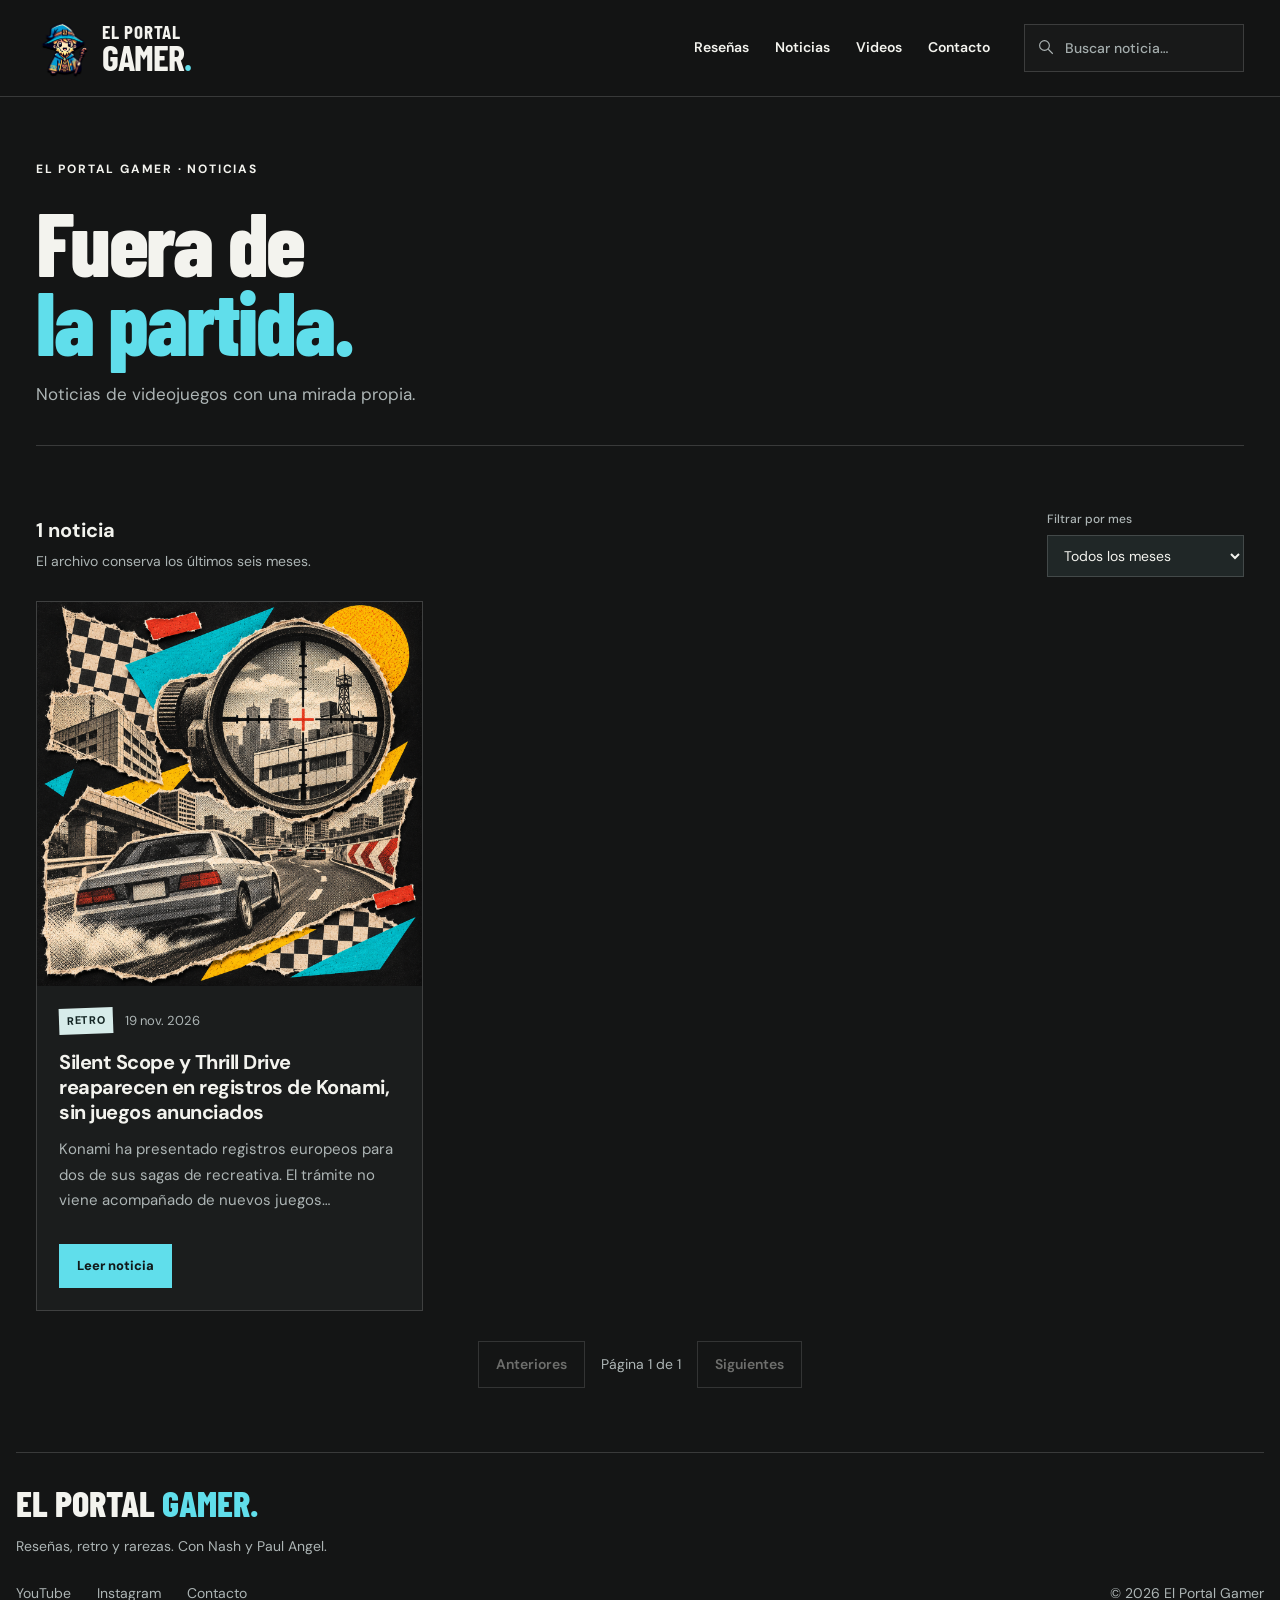
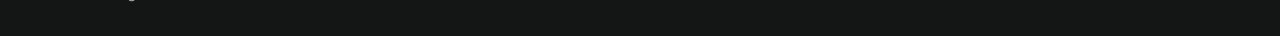
==== news.html @ 36696449 "Show complete YouTube thumbnails in 16:9" ====
<!DOCTYPE html>
<html lang="es">
<head>
  <meta charset="UTF-8" />
  <meta name="viewport" content="width=device-width,initial-scale=1" />
  <title>Noticias — El Portal Gamer</title>
  <meta name="description" content="Noticias de videojuegos de El Portal Gamer." />
  <link rel="icon" href="mago.png" />

  



<link rel="preconnect" href="https://fonts.googleapis.com">
<link rel="preconnect" href="https://fonts.gstatic.com" crossorigin>
<link href="https://fonts.googleapis.com/css2?family=Barlow+Condensed:wght@600;700;800;900&family=DM+Sans:wght@400;500;600;700;800&display=swap" rel="stylesheet">
<link rel="stylesheet" href="portal-theme.css?v=20261119e">
<script src="portal-ui.js?v=20261119b" defer></script>
<script src="portal-news.js?v=20261119c" defer></script>
</head>
<body data-news-archive>

<a class="skip-link" href="#contenido">Saltar al contenido</a>
<header class="site-header"><div class="nav">
  <a class="brand" href="index.html" aria-label="El Portal Gamer, inicio"><img src="portal-logo.png" alt="" width="60" height="60"><span class="brand-type">EL PORTAL<strong>GAMER<span class="brand-point">.</span></strong></span></a>
  <button class="menu-toggle" type="button" aria-expanded="false" aria-controls="site-menu">Menú <span aria-hidden="true">☰</span></button>
  <nav class="site-menu" id="site-menu" aria-label="Principal">
    <a href="index.html#mini">Reseñas</a><a href="news.html">Noticias</a><a href="videos.html">Videos</a><a href="index.html#contacto">Contacto</a>
  </nav>
  <label class="header-search"><svg viewBox="0 0 24 24" aria-hidden="true"><circle cx="10" cy="10" r="6.5"/><path d="m15 15 6 6"/></svg><input id="q" class="search" type="search" placeholder="Buscar noticia…" aria-label="Buscar noticia…"></label>
</div></header>


<main id="contenido" class="news-page">
<div class="page-heading" id="archive-heading"><p class="eyebrow">EL PORTAL GAMER · NOTICIAS</p><h1>Fuera de<br><span>la partida.</span></h1><p>Noticias de videojuegos con una mirada propia.</p></div>
<section id="list-view">
  <div class="archive-toolbar"><div><strong id="news-count" aria-live="polite">Noticias</strong><p>El archivo conserva los últimos seis meses.</p></div><label>Filtrar por mes<select id="news-month"><option value="">Todos los meses</option></select></label></div>
  <div class="grid cols-3" id="news-grid" aria-live="polite"><p class="news-empty">Cargando noticias…</p></div>
  <nav class="actions" aria-label="Páginas de noticias"><button id="prev" class="btn ghost" disabled>Anteriores</button><span id="pageInfo" class="muted" aria-live="polite"></span><button id="next" class="btn ghost" disabled>Siguientes</button></nav>
</section>
<section id="article-view" hidden>
  <div class="news-article-layout"><div><div id="article-hero"></div><p id="image-credit" class="image-credit"></p></div><article class="article"><div class="news-meta" id="a-meta"></div><h1 id="a-title"></h1><div id="a-body" class="body"></div><div class="actions"><a class="btn brand" href="news.html">Volver a noticias</a><button id="share-article" class="btn ghost">Compartir</button></div></article></div>
</section></main>
<footer class="site-footer"><a class="footer-wordmark" href="index.html">EL PORTAL <span>GAMER.</span></a><p>Reseñas, retro y rarezas. Con Nash y Paul Angel.</p><div><a href="https://www.youtube.com/@elportalgamer" target="_blank" rel="noopener">YouTube</a><a href="https://www.instagram.com/elportalgamerx" target="_blank" rel="noopener">Instagram</a><a href="index.html#contacto">Contacto</a><span>© <span data-year>2026</span> El Portal Gamer</span></div></footer>
</body></html>
---- portal-theme.css ----
:root{color-scheme:dark;--bg:#141515;--surface:#1b1d1d;--text:#f3f3ee;--muted:#adb5b5;--brand:#60deeb;--gold:#ffc86c;--line:#ffffff28;--display:'Barlow Condensed',Impact,sans-serif;--body:'DM Sans',system-ui,sans-serif}
*{box-sizing:border-box}html{scroll-behavior:smooth;scroll-padding-top:110px}body{margin:0;background:var(--bg);color:var(--text);font:16px/1.6 var(--body);overflow-x:clip}h1,h2,h3,p{margin-top:0}h1,h2,h3{line-height:1.05}a{color:inherit;text-decoration:none}button,input,textarea{font:inherit}button,a,input,textarea{touch-action:manipulation}button{cursor:pointer}a,button{transition:background .18s,color .18s,border-color .18s,transform .18s}button:focus-visible,a:focus-visible,input:focus-visible,textarea:focus-visible{outline:3px solid var(--brand);outline-offset:5px}img{max-width:100%}[hidden]{display:none!important}.skip-link{position:absolute;left:16px;top:-100px;padding:12px;background:var(--brand);color:#141515;z-index:100}.skip-link:focus{top:12px}
.site-header{position:sticky;top:0;z-index:30;background:#141515f5;border-bottom:1px solid var(--line);backdrop-filter:blur(14px)}.nav{max-width:1320px;margin:auto;display:flex;align-items:center;gap:34px;min-height:96px;padding:12px 36px}.brand{display:flex;align-items:center;gap:10px;flex-shrink:0}.brand img{width:56px;height:60px;object-fit:contain;filter:drop-shadow(0 2px 0 #000)}.brand-type{font:700 19px/.88 var(--display);letter-spacing:.04em}.brand-type strong{display:block;font-size:36px;letter-spacing:-.03em}.brand-point{color:var(--brand)}.site-menu{display:flex;gap:26px;align-items:center;margin-left:auto}.site-menu a{font-size:14px;font-weight:600;white-space:nowrap;border-bottom:2px solid transparent;padding:10px 0}.site-menu a:hover{border-color:var(--brand);color:var(--brand)}.header-search{position:relative;display:block;width:220px;flex-shrink:1;margin:0}.header-search svg{position:absolute;width:18px;height:18px;top:14px;left:13px;stroke:var(--muted);stroke-width:1.5;fill:none;pointer-events:none}.search{width:100%;border:1px solid var(--line);border-radius:0;background:#ffffff05;color:var(--text);font-size:14px;padding:12px 12px 12px 40px;min-width:0}.search::placeholder{color:#a4adad}.menu-toggle{display:none}.search-status{max-width:1248px;margin:16px auto;padding:12px 24px;border-left:3px solid var(--brand);background:#1b2424}
main{max-width:1320px;margin:auto;padding:0 36px}section{margin:64px 0}.editorial-hero{position:relative;display:grid;grid-template-columns:46% 54%;align-items:center;gap:0;margin:0;min-height:568px;padding:40px 0 28px}.hero-copy{position:relative;z-index:2}.eyebrow{font-size:12px;line-height:1.4;font-weight:700;letter-spacing:.15em;margin-bottom:24px}.crossmark{font-size:24px;vertical-align:middle;margin-right:8px;color:var(--brand)}.hero-copy h1{font:800 clamp(58px,6.5vw,92px)/.86 var(--display);letter-spacing:-.025em;margin:0 0 28px}.cut-word{display:inline-block;background:var(--text);color:#151616;padding:0 12px 6px;margin:7px 0 6px;transform:rotate(-2deg);clip-path:polygon(1% 5%,98% 0,100% 93%,0 100%)}.hero-intro{font-size:17px;color:#bbc3c1;line-height:1.6;margin-bottom:22px}.hero-actions{display:flex;align-items:center;flex-wrap:wrap;gap:22px}.text-link{font-size:14px;font-weight:600;border-bottom:1px solid #ffffff55;padding-block:5px}.text-link:hover{color:var(--brand);border-color:var(--brand)}.hero-art{position:relative;min-width:0;align-self:stretch;display:flex;align-items:center}.hero-art .collage{width:122%;max-width:none;height:auto;margin-left:-15%;mix-blend-mode:lighten;object-fit:contain}.art-stamp{position:absolute;top:13%;right:0;transform:rotate(7deg);background:var(--brand);color:#111;font:700 24px/.95 var(--display);padding:14px 18px;box-shadow:5px 5px 0 #141515}.mascot-sticker{position:absolute;bottom:5%;right:4%;display:flex;align-items:center;gap:8px;transform:rotate(-4deg)}.mascot-sticker img{width:80px;height:88px;object-fit:contain}.mascot-sticker span{background:var(--gold);padding:7px 11px;color:#121313;font-size:12px;font-weight:700;white-space:nowrap}.editorial-strip{border-block:1px solid #ffffff44;display:flex;gap:24px;align-items:center;justify-content:space-between;padding:15px 0;font-size:12px;font-weight:700;letter-spacing:.12em;overflow:hidden;white-space:nowrap}.editorial-strip b{font-size:18px;color:var(--brand)}
.section-heading{display:flex;justify-content:space-between;align-items:flex-end;gap:20px;margin-bottom:25px}.section-note{color:var(--brand);font-size:12px;letter-spacing:.16em;font-weight:700;margin:0 0 10px}.section-heading h2{font:700 clamp(31px,3vw,44px)/1 var(--display);letter-spacing:-.015em;margin:0}.section-link{font-size:14px;border-bottom:1px solid #ffffff55;padding-block:5px;white-space:nowrap}.section-link:hover{color:var(--brand)}.divider{height:1px;background:var(--line);margin:0}.grid{display:grid;gap:24px}.grid.cols-3{grid-template-columns:repeat(3,minmax(0,1fr))}.grid.cols-2{grid-template-columns:repeat(3,minmax(0,1fr))}.card,.n-card{background:var(--surface);border:1px solid var(--line);border-radius:0;overflow:hidden;min-width:0}.pad{padding:22px}.title{font-weight:700;font-size:21px;line-height:1.25;margin:16px 0 12px;letter-spacing:-.025em}.desc{font-size:15px;color:var(--muted);line-height:1.7;display:-webkit-box;-webkit-line-clamp:3;-webkit-box-orient:vertical;overflow:hidden}.muted{font-size:14px;color:var(--muted)}.row{display:flex;align-items:center;gap:12px;flex-wrap:wrap}.btn{display:inline-flex;justify-content:center;align-items:center;gap:8px;min-height:44px;padding:11px 17px;border:1px solid #ffffff55;border-radius:0;color:var(--text);background:transparent;text-decoration:none;font-size:14px;font-weight:600}.btn:hover{background:var(--text);color:#101212;border-color:var(--text)}.btn.brand{background:var(--brand);border-color:var(--brand);color:#111919;font-weight:800}.btn.brand:hover{background:#a5f5fb;border-color:#a5f5fb;transform:translateY(-2px)}.btn.black,.btn.ghost{background:transparent}.btn:disabled{opacity:.4;cursor:default;transform:none}.card.filterable:hover,.n-card:hover{border-color:#ffffff66}.filterable{min-width:0}#mini-grid>.card{padding:0;display:flex;flex-direction:column}#mini-grid>.card>.title,#mini-grid>.card>.desc{margin-inline:22px}#mini-grid>.card>.btn{margin:6px 22px 22px;align-self:flex-start;margin-top:auto}#mini-grid>.card>.desc{margin-bottom:22px}#series-grid>.card{position:relative;border-top:3px solid var(--brand);background:linear-gradient(125deg,#ffffff09,#ffffff02)}#series-grid>.card:nth-child(2){border-top-color:var(--gold)}#series-grid>.card:nth-child(3){border-top-color:#e4e9e2}#series-grid .grid{grid-template-columns:1fr;gap:0}#series-grid .grid .btn{justify-content:flex-start;border:0;border-bottom:1px solid var(--line);padding:12px 0;background:none;text-align:left;font-weight:400;white-space:normal}#series-grid .grid .btn:hover{color:var(--brand)}
#ultimo>.card{display:grid;grid-template-columns:1.65fr 1fr;align-items:stretch;border:0;background:#edeee8;color:#161a19}#ultimo .feature-copy{padding:30px;display:flex;flex-direction:column;align-items:flex-start;min-width:0}.feature-tag{font-size:11px;letter-spacing:.14em;font-weight:800;background:#161a19;color:#f1f1ed;padding:5px 9px;transform:rotate(-2deg)}#ultimo .title{font:700 clamp(23px,2.2vw,32px)/1.08 var(--display);margin:19px 0 12px}#ultimo .muted{color:#5c6561;font-size:13px}#ultimo .desc{color:#4c5650;line-height:1.65;font-size:14px;-webkit-line-clamp:3;margin:14px 0 20px}#ultimo .row{margin-top:auto;gap:9px}#ultimo .row .btn{font-size:12px;padding:10px 13px}#ultimo .row .btn:not(.brand){border-color:#161a1955;color:#161a19}#ultimo .row .btn:not(.brand):hover{background:#161a19;color:#fff}.videobox{position:relative;aspect-ratio:16/9;overflow:hidden;background:#060707}.lite-yt,.pgs-lite{position:absolute;inset:0;background-position:center;background-size:cover}.lty-playbtn,.pgs-play{position:absolute;top:50%;left:50%;transform:translate(-50%,-50%);width:66px;height:66px;border-radius:50%;background:#141515de;backdrop-filter:blur(4px);border:1px solid #ffffff88;display:grid;place-items:center;color:#fff;z-index:3}.lty-playbtn svg,.pgs-play svg{width:26px;height:26px;fill:#fff}.lty-playbtn:hover,.pgs-play:hover{background:var(--brand)}.lty-playbtn:hover svg,.pgs-play:hover svg{fill:#131a1a}.videobox iframe,.video-wrapper iframe{position:absolute;inset:0;width:100%;height:100%;border:0}.pgs-track{position:absolute;inset:0;display:flex;transition:transform .4s}.pgs-slide{position:relative;min-width:100%;height:100%}.pgs-link{position:absolute;inset:0;text-indent:-9999px}.pgs-btn{position:absolute;top:50%;transform:translateY(-50%);width:38px;height:44px;border:1px solid #ffffff55;background:#121414d9;color:#fff;z-index:5;font-size:28px;line-height:1}.pgs-btn:hover{background:var(--brand);color:#111}.pgs-btn.prev{left:12px}.pgs-btn.next{right:12px}.pgs-bars{position:absolute;bottom:17px;left:24px;right:24px;display:flex;gap:8px;z-index:6}.pgs-bars .bar{flex:1;height:5px;padding:0;border:0;background:#ffffff77;min-height:14px;border-block:5px solid transparent;background-clip:padding-box}.pgs-bars .bar.active{background-color:var(--brand)}
.n-card{display:flex;flex-direction:column}.news-thumb{position:relative;display:block;aspect-ratio:16/10;overflow:hidden;background:repeating-linear-gradient(-45deg,#292d2b,#292d2b 1px,#202321 1px,#202321 7px)}.news-thumb img{position:absolute;inset:0;display:block;width:100%;height:100%;object-fit:cover;transition:transform .3s}.n-card:hover .news-thumb img{transform:scale(1.035)}.n-content{display:flex;flex-direction:column;flex:1;padding:22px}.news-meta{display:flex;align-items:center;gap:12px;color:var(--muted);font-size:12px}.badge{display:inline-block;background:#d7ecea;color:#132423;font-size:11px;font-weight:800;letter-spacing:.06em;text-transform:uppercase;padding:4px 8px;transform:rotate(-2deg)}.n-actions{display:flex;gap:12px;margin-top:auto;padding-top:10px;justify-content:space-between}.n-actions .btn{font-size:13px}.n-content .title{font-size:20px}.n-content .desc{margin-bottom:20px}.socials{display:grid;gap:20px;grid-template-columns:repeat(3,minmax(0,1fr))}.soc-card{display:flex;align-items:center;justify-content:center;gap:12px;border:1px solid var(--line);padding:24px;font-size:17px;font-weight:600}.soc-card:hover{background:#ffffff0c;border-color:var(--brand)}.soc-card svg{width:22px;height:22px}#apoya .card{background:var(--text);color:#131a18;border:0;padding:28px}#apoya .btn:not(.brand){color:#131a18;border-color:#131a1866}#apoya .btn:not(.brand):hover{background:#131a18;color:#fff}#apoya .row{justify-content:center}#contacto{display:grid;grid-template-columns:1fr 1.5fr;gap:44px}#contacto .section-heading{align-items:flex-start;max-width:340px}#contacto .section-heading h2{font-size:68px}#contacto .card{padding:26px;background:#ffffff04}label{display:block;font-size:14px;font-weight:500;margin:0 0 16px}.form-grid{display:grid;grid-template-columns:1fr 1fr;gap:20px}input:not(.search),textarea{display:block;width:100%;padding:12px 14px;border:1px solid #ffffff33;border-radius:0;background:#111313;color:var(--text);margin-top:7px;font-size:16px}textarea{min-height:140px;resize:vertical}#form-result{font-size:14px;color:var(--brand);margin-top:12px}.site-footer{max-width:1248px;margin:64px auto 0;border-top:1px solid var(--line);padding:32px 0;color:var(--muted);font-size:14px}.footer-wordmark{font:800 36px/1 var(--display);color:var(--text)}.footer-wordmark span{color:var(--brand)}.site-footer p{margin:12px 0 24px}.site-footer>div{display:flex;gap:26px;flex-wrap:wrap}.site-footer>div>span{margin-left:auto}.site-footer a:hover{color:var(--brand)}
.page-heading{padding:64px 0 36px;border-bottom:1px solid var(--line);margin-bottom:40px}.page-heading h1{font:800 clamp(58px,7vw,92px)/.88 var(--display);letter-spacing:-.025em;margin-bottom:22px}.page-heading h1>span{color:var(--brand)}.page-heading>p:last-child{color:var(--muted);max-width:560px;margin:0;font-size:17px}.news-page .page-heading+.divider{display:none}.news-page #news-grid .card{display:flex;flex-direction:column}.news-page #news-grid .pad{display:flex;flex-direction:column;flex:1}.actions{display:flex;justify-content:center;align-items:center;gap:16px;margin-top:30px;flex-wrap:wrap}.news-page .article{max-width:850px;margin:0 auto 40px}.news-page #a-title{font:700 clamp(36px,4vw,58px)/1.05 var(--display);margin:30px 0 20px}.news-page .meta{font-size:14px;color:var(--muted)}.news-page .body{font-size:18px;line-height:1.85}.news-page .body p{margin-bottom:24px}.news-page .body img{max-width:100%;height:auto}.news-page .body a{color:var(--brand);text-decoration:underline}.news-page #article-hero{width:100%;aspect-ratio:2.2;background-size:cover;background-position:center}.share-pop{position:fixed;bottom:24px;left:50%;transform:translateX(-50%);display:none;gap:10px;flex-wrap:wrap;justify-content:center;background:#242a29;border:1px solid #ffffff66;padding:18px;z-index:50;box-shadow:0 8px 80px #000b;width:max-content;max-width:calc(100% - 32px)}.share-pop.show{display:flex}.share-pop a,.share-pop button{font-size:14px;min-height:44px;padding:9px 13px;border:1px solid #ffffff55;background:#141515;color:#fff}.share-pop a:hover,.share-pop button:hover{color:#111;background:var(--brand)}
.video-card{background:var(--surface);border:1px solid var(--line);min-width:0}.video-wrapper{position:relative;aspect-ratio:16/9;background:#080909}.video-title{font-size:20px;font-weight:700;line-height:1.3;margin:22px 22px 14px}.video-description{font-size:15px;line-height:1.7;color:var(--muted);margin:0 22px 18px;display:-webkit-box;-webkit-line-clamp:3;-webkit-box-orient:vertical;overflow:hidden;white-space:pre-line}.video-description.expanded{display:block}.toggle-btn{min-height:44px;border:1px solid var(--line);background:transparent;color:var(--brand);margin:0 22px 22px;padding:8px 15px;font-size:14px}.toggle-btn:hover{background:var(--brand);color:#111}.video-carousel-container{position:relative}.video-carousel{display:flex;gap:24px;overflow-x:auto;scroll-snap-type:x mandatory;padding-bottom:18px;scrollbar-color:var(--brand) #252a29}.video-carousel>.video-card{flex:0 0 calc((100% - 48px)/3);scroll-snap-align:start}.carousel-btn{position:absolute;z-index:5;top:78px;width:40px;height:44px;background:#141515e6;color:#fff;border:1px solid #ffffff55}.carousel-btn.left{left:10px}.carousel-btn.right{right:10px}.videos-page>section:first-of-type>.video-card{display:grid;grid-template-columns:1.7fr 1fr;padding-bottom:20px}.videos-page>section:first-of-type>.video-card>.video-wrapper{grid-row:1/5;height:100%;margin-bottom:-20px}.videos-page>section:first-of-type>.video-card>.toggle-btn{justify-self:start}
@media(min-width:1050px){#ultimo .videobox{aspect-ratio:auto;min-height:370px}}@media(max-width:1140px){.nav{gap:22px}.site-menu{gap:18px}.header-search{width:190px}.brand-type{font-size:17px}.brand-type strong{font-size:32px}.brand img{width:46px}.hero-copy h1{font-size:76px}.hero-art .collage{width:120%;margin-left:-12%}.art-stamp{font-size:21px;right:3%;top:15%}#ultimo>.card{grid-template-columns:1.4fr 1fr}#ultimo .feature-copy{padding:24px}#ultimo .desc{-webkit-line-clamp:2}.grid.cols-2{grid-template-columns:1fr 1fr}.site-footer{margin-inline:36px}.editorial-strip{gap:20px;font-size:11px}.site-footer>div>span{margin-left:0}}
@media(max-width:900px){.nav{min-height:84px;flex-wrap:wrap;gap:12px 20px;padding:12px 24px}.brand img{height:50px;width:44px}.brand-type{font-size:16px}.brand-type strong{font-size:29px}.header-search{margin-left:auto;width:260px}.menu-toggle{display:flex;align-items:center;gap:12px;margin-left:auto;background:transparent;border:1px solid var(--line);color:#fff;padding:9px 12px;font-size:14px;min-height:44px}.header-search{order:3;width:100%;margin-left:0}.site-menu{display:none;order:4;width:100%;margin-left:0;padding:10px 0;gap:12px 24px;flex-wrap:wrap}.site-menu.is-open{display:flex}.site-menu a{font-size:16px}.hero-copy h1{font-size:65px}.editorial-hero{min-height:470px}.hero-art .collage{width:130%;margin-left:-17%}.art-stamp{font-size:18px;top:7%;right:0}.hero-intro{font-size:16px}.hero-actions{gap:14px}.mascot-sticker img{width:58px;height:66px}.mascot-sticker span{font-size:10px}.editorial-strip{justify-content:flex-start;overflow-x:auto;scrollbar-width:none}.editorial-strip::-webkit-scrollbar{display:none}.grid.cols-3{grid-template-columns:1fr 1fr}#ultimo>.card{grid-template-columns:1fr}.feature-copy{display:block!important}#ultimo .videobox{aspect-ratio:16/9}#ultimo .title{font-size:32px}#ultimo .row .btn{font-size:14px}#ultimo .desc{font-size:15px}.socials{gap:14px}.soc-card{font-size:15px;padding:20px 12px}#contacto{grid-template-columns:1fr;gap:0}#contacto .section-heading{max-width:none}#contacto .section-heading h2{font-size:48px}.video-carousel>.video-card{flex-basis:calc((100% - 24px)/2)}.videos-page>section:first-of-type>.video-card{display:block;padding-bottom:0}.videos-page>section:first-of-type>.video-card>.video-wrapper{height:auto;margin-bottom:0}html{scroll-padding-top:170px}}
@media(max-width:600px){main{padding:0 20px}.nav{padding-inline:20px}.site-header{backdrop-filter:none}.editorial-hero{grid-template-columns:minmax(0,1fr);padding-top:30px;min-height:0}.hero-copy h1{font-size:clamp(62px,16vw,88px);line-height:.86}.hero-copy .eyebrow{font-size:10px;letter-spacing:.08em;margin-bottom:24px}.hero-copy h1 br:last-of-type{display:none}.hero-copy h1{max-width:400px}.hero-copy h1 .cut-word{margin-right:8px}.hero-intro{font-size:16px;margin-bottom:22px}.hero-art{height:255px;margin:12px 0 4px;overflow:hidden}.hero-art .collage{position:absolute;right:-7%;top:-10%;width:105%;height:120%;margin:0;object-fit:contain}.art-stamp{top:20px;left:2px;right:auto;font-size:18px;padding:12px;z-index:2}.mascot-sticker{right:0;bottom:6px}.mascot-sticker img{width:64px;height:70px}.mascot-sticker span{font-size:11px}.hero-actions .btn{padding:11px 15px}.text-link{font-size:13px}.editorial-strip{padding:13px 0;gap:18px;font-size:10px}section{margin:42px 0}.section-heading{align-items:flex-start;gap:12px;margin-bottom:20px}.section-heading h2{font-size:32px}.section-note{font-size:10px;letter-spacing:.12em}.section-link{font-size:12px;white-space:normal;text-align:right;max-width:100px;line-height:1.4}.grid.cols-3,.grid.cols-2{grid-template-columns:minmax(0,1fr)}.title{font-size:22px}.n-content .title{font-size:22px}.news-meta{font-size:13px}.badge{font-size:11px}#ultimo .feature-copy{padding:22px}#ultimo .title{font-size:30px}#ultimo .row{gap:10px}#ultimo .row .btn{font-size:13px}.hero-intro br{display:none}.pgs-btn{width:32px;height:40px}.pgs-bars{bottom:10px;left:16px;right:16px}.lty-playbtn,.pgs-play{width:55px;height:55px}.socials{grid-template-columns:1fr;gap:10px}.soc-card{justify-content:flex-start;padding:17px 22px;font-size:16px}#apoya .card{padding:22px}#apoya .row{flex-direction:column}#apoya .btn{width:100%}.form-grid{grid-template-columns:1fr;gap:0}#contacto .card{padding:20px}#contacto .section-heading h2{font-size:48px}.site-footer{margin:40px 20px 0;padding:28px 0}.site-footer>div{gap:16px;font-size:13px}.site-footer>div>span{width:100%}.footer-wordmark{font-size:32px}.page-heading{padding:40px 0 28px}.page-heading h1{font-size:68px}.page-heading>p:last-child{font-size:16px}.page-heading .eyebrow{font-size:11px}.news-page .body{font-size:17px}.news-page #article-hero{aspect-ratio:16/10}.video-carousel>.video-card{flex-basis:88%}.carousel-btn{top:65px}.video-title{font-size:22px}.video-description{font-size:15px}.share-pop{bottom:12px;padding:12px;width:calc(100% - 28px)}.search-status{font-size:14px;margin:0;padding:12px 20px}}
@media(prefers-reduced-motion:reduce){html{scroll-behavior:auto}*,*:before,*:after{transition:none!important;animation:none!important}}
/* The wizard is the main character; news illustrations always have a square frame. */
.hero-art .collage{width:112%;margin-left:-6%;mix-blend-mode:normal}.author-tag{position:absolute;bottom:7%;right:4%;background:var(--gold);color:#111;padding:7px 12px;font-size:12px;font-weight:700;transform:rotate(-3deg)}.art-stamp{top:5%;right:0;font-size:20px}
.news-thumb{aspect-ratio:1/1}.news-source{font-size:14px;text-decoration:underline;text-underline-offset:4px;color:var(--brand);align-self:center}.news-empty{grid-column:1/-1;padding:32px;border:1px solid var(--line);color:var(--muted);font-size:16px}.news-image-fallback{display:grid;place-items:center;background:repeating-linear-gradient(135deg,#203a3d,#203a3d 15px,#182729 15px,#182729 30px);font:700 28px var(--display);color:var(--brand)}.archive-toolbar{display:flex;justify-content:space-between;align-items:center;gap:20px;margin-bottom:24px}.archive-toolbar strong{font-size:20px}.archive-toolbar p{font-size:14px;color:var(--muted);margin:4px 0 0}.archive-toolbar label{margin:0;font-size:12px;color:var(--muted)}.archive-toolbar select{display:block;margin-top:6px;min-width:190px;padding:10px 35px 10px 12px;color:var(--text);background:#202727;border:1px solid var(--line);font:14px var(--body)}.news-article-layout{display:grid;grid-template-columns:minmax(0,1fr) minmax(0,1.25fr);gap:42px;align-items:start;margin-top:48px}.news-page #article-hero{aspect-ratio:1/1}.article-square-image{aspect-ratio:1/1;width:100%}.article-square-image img{display:block;width:100%;height:100%;object-fit:cover}.news-page .news-article-layout .article{margin:0;min-width:0}.news-page #a-title{margin-top:22px;font-size:clamp(34px,3.4vw,50px)}.news-page .news-article-layout .actions{justify-content:flex-start}.image-credit{font-size:12px;color:var(--muted);margin-top:12px}.news-page .news-meta time{font-size:13px}
@media(max-width:760px){.news-article-layout{grid-template-columns:1fr;gap:20px}.news-page #article-hero{max-width:520px}.archive-toolbar{align-items:flex-start}.archive-toolbar select{min-width:160px}.author-tag{right:1%;bottom:3%}}
@media(max-width:600px){.hero-art{height:300px;margin-top:16px}.hero-art .collage{width:100%;height:100%;right:0;top:0;object-fit:contain}.art-stamp{font-size:16px;left:auto;right:0;top:0;padding:10px}.author-tag{font-size:11px;bottom:0}.archive-toolbar{flex-direction:column;gap:16px}.archive-toolbar label,.archive-toolbar select{width:100%}.news-page .body{font-size:17px}.news-page #a-title{font-size:38px}}
/* Visual revision: Nash + Paul, centered socials and contact paper. */
.site-header .brand img{transform:scaleX(-1)}
#redes{text-align:center}#redes .section-heading{justify-content:center;text-align:center}#redes .socials{max-width:960px;margin-inline:auto}#redes .soc-card{justify-content:center}
.offers-pending:disabled{opacity:.55;cursor:default;transform:none}#apoya .offers-pending{color:#131a18;border-color:#131a1866}
#ultimo>.card{align-items:center}#ultimo .feature-copy{align-self:stretch}#ultimo .videobox{width:100%;aspect-ratio:16/9;min-height:0}#ultimo .lite-yt,#ultimo .pgs-lite{background-size:contain;background-repeat:no-repeat;background-color:#060707}
#contacto{display:block;margin-block:72px}.contact-panel{display:grid;grid-template-columns:minmax(0,.85fr) minmax(0,1.15fr);border:1px solid var(--line);background:var(--surface);overflow:hidden}.contact-copy{position:relative;display:flex;flex-direction:column;justify-content:space-between;gap:32px;padding:36px;background:#f0eee4;color:#141a19;isolation:isolate}.contact-copy:before{content:'';position:absolute;inset:0;pointer-events:none;opacity:.15;z-index:-1;background:repeating-linear-gradient(0deg,transparent,transparent 3px,#786b4a0f 3px,#786b4a0f 4px)}.contact-copy .section-note{color:#26717a;font-size:10px;letter-spacing:.12em;max-width:300px;margin-bottom:20px}.contact-copy h2{font:800 clamp(52px,5.4vw,76px)/.9 var(--display);margin:0 0 22px;letter-spacing:-.03em}.contact-copy h2>span{color:#218492}.contact-intro{font-size:20px;font-weight:700;line-height:1.4;max-width:290px;margin-bottom:14px}.contact-description{font-size:15px;line-height:1.65;color:#505a56;max-width:310px;margin-bottom:24px}.contact-topics{display:flex;flex-wrap:wrap;gap:7px}.contact-topics>span{padding:5px 9px;border:1px solid #17252255;font-size:11px;line-height:1.4}.contact-signature{position:relative;display:flex;gap:15px;align-items:center;border-top:1px solid #17252233;padding-top:24px}.contact-signature img{width:86px;height:96px;object-fit:contain;transform:rotate(-5deg)}.contact-signature div>span{display:block;font-size:9px;font-weight:700;letter-spacing:.12em;margin-bottom:7px;color:#5c635c}.contact-signature strong{display:block;font:700 27px/.95 var(--display)}.contact-arrow{font:400 62px/1 var(--display);margin-left:auto;color:#26838d}.contact-form-panel{padding:36px}.contact-form-panel label{font-size:13px}.contact-form-panel input:not(.search),.contact-form-panel textarea{background:#121616}.contact-form-panel textarea{min-height:174px}.contact-form-panel .row{justify-content:flex-end}.contact-form-panel .row>.btn{min-width:170px}.contact-form-panel #form-result:empty{display:none}
@media(max-width:900px){.contact-copy,.contact-form-panel{padding:28px}.contact-panel{grid-template-columns:minmax(0,.9fr) minmax(0,1.1fr)}.contact-form-panel .form-grid{grid-template-columns:1fr;gap:0}.contact-copy h2{font-size:58px}}
@media(max-width:600px){#contacto{margin-block:44px}.contact-panel{grid-template-columns:minmax(0,1fr)}.contact-copy,.contact-form-panel{padding:26px}.contact-copy{gap:24px}.contact-copy h2{font-size:60px}.contact-intro,.contact-description{max-width:none}.contact-signature{padding-top:20px}.contact-signature img{height:76px;width:68px}.contact-arrow{font-size:48px}.contact-form-panel .row>.btn{width:100%}.contact-form-panel textarea{min-height:160px}#redes .section-heading{justify-content:center}#redes .soc-card{justify-content:center}.author-tag{max-width:90%;white-space:normal}}
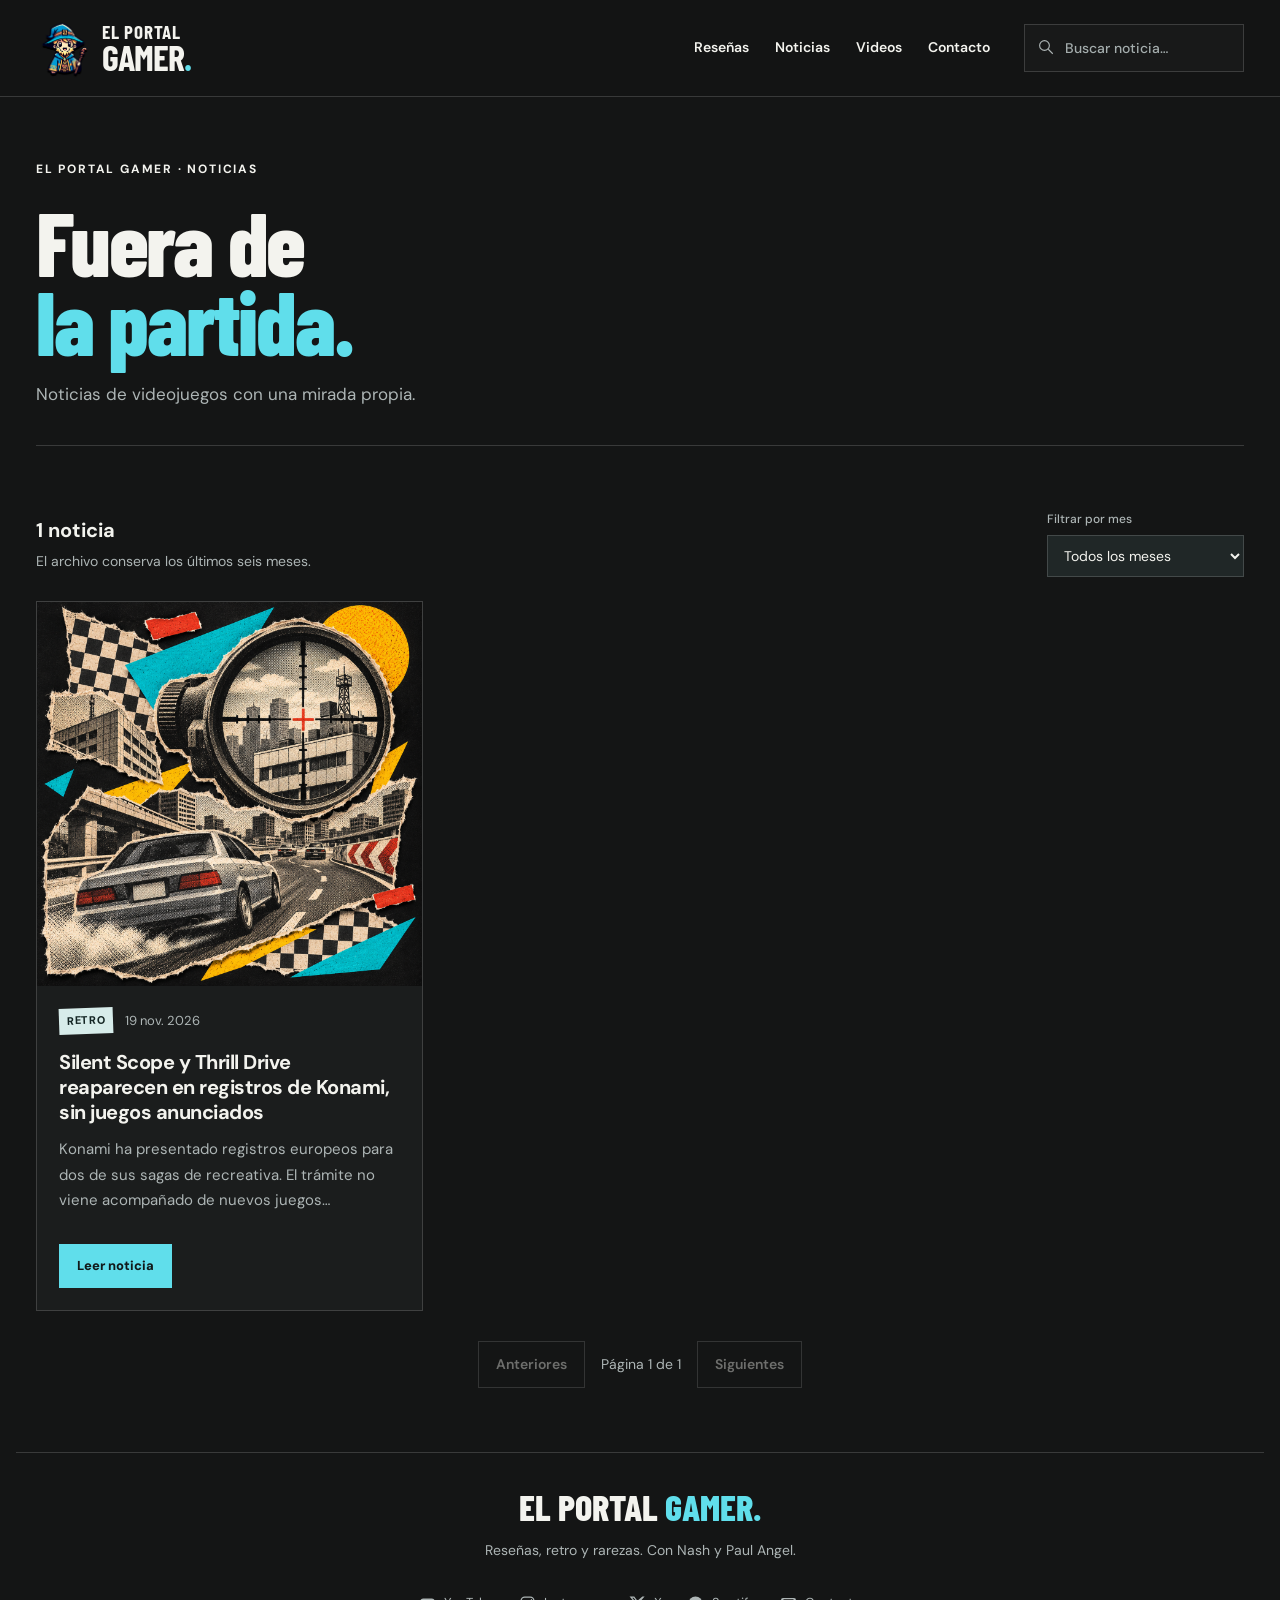
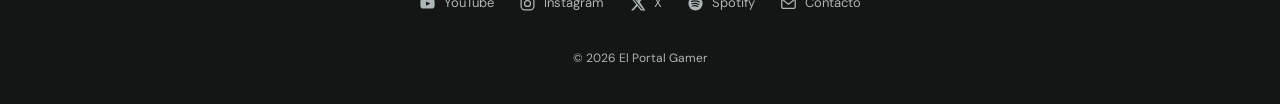
==== commit 914470b0: "Add X and Spotify and center the site footer" ====
--- a/news.html
+++ b/news.html
@@ -14,8 +14,8 @@
 <link rel="preconnect" href="https://fonts.googleapis.com">
 <link rel="preconnect" href="https://fonts.gstatic.com" crossorigin>
 <link href="https://fonts.googleapis.com/css2?family=Barlow+Condensed:wght@600;700;800;900&family=DM+Sans:wght@400;500;600;700;800&display=swap" rel="stylesheet">
-<link rel="stylesheet" href="portal-theme.css?v=20261119e">
-<script src="portal-ui.js?v=20261119b" defer></script>
+<link rel="stylesheet" href="portal-theme.css?v=20261119-socials">
+<script src="portal-ui.js?v=20261119j" defer></script>
 <script src="portal-news.js?v=20261119c" defer></script>
 </head>
 <body data-news-archive>
@@ -41,5 +41,5 @@
 <section id="article-view" hidden>
   <div class="news-article-layout"><div><div id="article-hero"></div><p id="image-credit" class="image-credit"></p></div><article class="article"><div class="news-meta" id="a-meta"></div><h1 id="a-title"></h1><div id="a-body" class="body"></div><div class="actions"><a class="btn brand" href="news.html">Volver a noticias</a><button id="share-article" class="btn ghost">Compartir</button></div></article></div>
 </section></main>
-<footer class="site-footer"><a class="footer-wordmark" href="index.html">EL PORTAL <span>GAMER.</span></a><p>Reseñas, retro y rarezas. Con Nash y Paul Angel.</p><div><a href="https://www.youtube.com/@elportalgamer" target="_blank" rel="noopener">YouTube</a><a href="https://www.instagram.com/elportalgamerx" target="_blank" rel="noopener">Instagram</a><a href="index.html#contacto">Contacto</a><span>© <span data-year>2026</span> El Portal Gamer</span></div></footer>
+<footer class="site-footer"><a class="footer-wordmark" href="index.html">EL PORTAL <span>GAMER.</span></a><p>Reseñas, retro y rarezas. Con Nash y Paul Angel.</p><div class="footer-links"><a href="https://www.youtube.com/@elportalgamer" target="_blank" rel="noopener noreferrer"><svg viewBox="0 0 24 24" fill="currentColor" aria-hidden="true"><rect x="2" y="5" width="20" height="14" rx="4"/><path d="m10 9 6 3-6 3Z" fill="var(--bg)"/></svg><span>YouTube</span></a><a href="https://www.instagram.com/soypaulangel/" target="_blank" rel="noopener noreferrer"><svg viewBox="0 0 24 24" fill="none" stroke="currentColor" stroke-width="1.8" stroke-linecap="round" stroke-linejoin="round" aria-hidden="true"><rect x="3" y="3" width="18" height="18" rx="5"/><circle cx="12" cy="12" r="4.2"/><circle cx="17.5" cy="6.5" r=".9" fill="currentColor" stroke="none"/></svg><span>Instagram</span></a><a href="https://x.com/soypaulangel" target="_blank" rel="noopener noreferrer"><svg viewBox="0 0 24 24" fill="currentColor" aria-hidden="true"><path d="M18.9 2H22l-6.78 7.75L23.2 22h-6.4l-5.01-6.55L6.06 22H2.9l7.4-8.46L.8 2h6.56l4.53 5.99L18.9 2Zm-1.12 18h1.74L6.41 3.9H4.54L17.78 20Z"/></svg><span>X</span></a><a href="https://open.spotify.com/show/2pQduZjdzgXuifUuuVZYkx" target="_blank" rel="noopener noreferrer"><svg viewBox="0 0 24 24" fill="currentColor" aria-hidden="true"><circle cx="12" cy="12" r="10"/><path d="M6.5 9c3.5-1 7.7-.7 11 1M7 12.4c2.9-.9 6.7-.6 9.6.9M7.6 15.5c2.4-.7 5.4-.5 7.8.7" fill="none" stroke="var(--bg)" stroke-width="1.6" stroke-linecap="round"/></svg><span>Spotify</span></a><a href="index.html#contacto"><svg viewBox="0 0 24 24" fill="none" stroke="currentColor" stroke-width="1.8" stroke-linecap="round" stroke-linejoin="round" aria-hidden="true"><rect x="2.5" y="5" width="19" height="14" rx="2"/><path d="m3 6 9 7 9-7"/></svg><span>Contacto</span></a><span class="footer-copyright">© <span data-year>2026</span> El Portal Gamer</span></div></footer>
 </body></html>
--- a/portal-theme.css
+++ b/portal-theme.css
@@ -16,11 +16,21 @@
 .news-thumb{aspect-ratio:1/1}.news-source{font-size:14px;text-decoration:underline;text-underline-offset:4px;color:var(--brand);align-self:center}.news-empty{grid-column:1/-1;padding:32px;border:1px solid var(--line);color:var(--muted);font-size:16px}.news-image-fallback{display:grid;place-items:center;background:repeating-linear-gradient(135deg,#203a3d,#203a3d 15px,#182729 15px,#182729 30px);font:700 28px var(--display);color:var(--brand)}.archive-toolbar{display:flex;justify-content:space-between;align-items:center;gap:20px;margin-bottom:24px}.archive-toolbar strong{font-size:20px}.archive-toolbar p{font-size:14px;color:var(--muted);margin:4px 0 0}.archive-toolbar label{margin:0;font-size:12px;color:var(--muted)}.archive-toolbar select{display:block;margin-top:6px;min-width:190px;padding:10px 35px 10px 12px;color:var(--text);background:#202727;border:1px solid var(--line);font:14px var(--body)}.news-article-layout{display:grid;grid-template-columns:minmax(0,1fr) minmax(0,1.25fr);gap:42px;align-items:start;margin-top:48px}.news-page #article-hero{aspect-ratio:1/1}.article-square-image{aspect-ratio:1/1;width:100%}.article-square-image img{display:block;width:100%;height:100%;object-fit:cover}.news-page .news-article-layout .article{margin:0;min-width:0}.news-page #a-title{margin-top:22px;font-size:clamp(34px,3.4vw,50px)}.news-page .news-article-layout .actions{justify-content:flex-start}.image-credit{font-size:12px;color:var(--muted);margin-top:12px}.news-page .news-meta time{font-size:13px}
 @media(max-width:760px){.news-article-layout{grid-template-columns:1fr;gap:20px}.news-page #article-hero{max-width:520px}.archive-toolbar{align-items:flex-start}.archive-toolbar select{min-width:160px}.author-tag{right:1%;bottom:3%}}
 @media(max-width:600px){.hero-art{height:300px;margin-top:16px}.hero-art .collage{width:100%;height:100%;right:0;top:0;object-fit:contain}.art-stamp{font-size:16px;left:auto;right:0;top:0;padding:10px}.author-tag{font-size:11px;bottom:0}.archive-toolbar{flex-direction:column;gap:16px}.archive-toolbar label,.archive-toolbar select{width:100%}.news-page .body{font-size:17px}.news-page #a-title{font-size:38px}}
+
+/* Floating review thumbnails: desktop margins only. */
+.review-orbits{display:none}@media(min-width:1500px){.review-orbits{display:block}.review-orbit{position:fixed;top:100px;bottom:24px;width:clamp(64px,calc((100vw - 1320px)/2 - 24px),170px);pointer-events:none;z-index:8}.orbit-left{left:8px}.orbit-right{right:8px}.review-bubble{position:absolute;top:0;--diameter:clamp(54px,calc((100vw - 1320px)/2 - 32px),var(--size,80px));left:clamp(0px,calc(var(--x,50%) - var(--diameter)/2),calc(100% - var(--diameter)));width:var(--diameter);height:var(--diameter);border:2px solid #60deeb88;border-radius:50%;background:#171e1d;pointer-events:auto;animation:review-float var(--duration,54s) linear var(--delay) infinite;box-shadow:0 6px 22px #0008}.review-bubble img{display:block;width:100%;height:100%;object-fit:cover;object-position:left center;border-radius:50%;opacity:.95;transition:opacity .2s}.bubble-play{position:absolute;right:1px;bottom:1px;width:23px;height:23px;display:grid;place-items:center;border-radius:50%;background:#101919e8;border:1px solid #60deeb88;font-size:10px;color:white}.bubble-caption{position:absolute;left:calc(100% + 10px);top:50%;transform:translateY(-50%);padding:9px 12px;width:190px;background:#1c2727;color:var(--text);border:1px solid #60deeb66;font-size:12px;line-height:1.4;opacity:0;visibility:hidden;pointer-events:none;box-shadow:0 3px 14px #0008}.orbit-right .bubble-caption{left:auto;right:calc(100% + 10px)}.review-bubble:hover img,.review-bubble:focus-visible img{opacity:1}.review-bubble:hover .bubble-caption,.review-bubble:focus-visible .bubble-caption{opacity:1;visibility:visible}.review-orbits:has(.review-bubble:hover) .review-bubble,.review-orbits:has(.review-bubble:focus-visible) .review-bubble,.review-orbits.is-paused .review-bubble,.review-orbits.tab-hidden .review-bubble{animation-play-state:paused}.orbit-toggle{position:fixed;bottom:14px;left:12px;z-index:9;border:1px solid var(--line);background:#141515e8;color:var(--muted);font-size:10px;padding:7px 9px;max-width:120px}.orbit-toggle:hover{color:var(--brand);border-color:var(--brand)}}
+@keyframes review-float{0%{transform:translate(0,calc(100vh + 100px));opacity:0}8%,88%{opacity:.95}25%{transform:translate(var(--drift),calc(75vh + 20px))}55%{transform:translate(calc(var(--drift) * -1),35vh)}100%{transform:translate(0,-220px);opacity:0}}
+@media(prefers-reduced-motion:reduce) and (min-width:1500px){.review-bubble{animation:none;top:calc(12% + var(--slot)*28%);opacity:.8}.orbit-toggle{display:none}}
 /* Visual revision: Nash + Paul, centered socials and contact paper. */
 .site-header .brand img{transform:scaleX(-1)}
+#apoya .section-heading{justify-content:center;text-align:center}
 #redes{text-align:center}#redes .section-heading{justify-content:center;text-align:center}#redes .socials{max-width:960px;margin-inline:auto}#redes .soc-card{justify-content:center}
 .offers-pending:disabled{opacity:.55;cursor:default;transform:none}#apoya .offers-pending{color:#131a18;border-color:#131a1866}
 #ultimo>.card{align-items:center}#ultimo .feature-copy{align-self:stretch}#ultimo .videobox{width:100%;aspect-ratio:16/9;min-height:0}#ultimo .lite-yt,#ultimo .pgs-lite{background-size:contain;background-repeat:no-repeat;background-color:#060707}
-#contacto{display:block;margin-block:72px}.contact-panel{display:grid;grid-template-columns:minmax(0,.85fr) minmax(0,1.15fr);border:1px solid var(--line);background:var(--surface);overflow:hidden}.contact-copy{position:relative;display:flex;flex-direction:column;justify-content:space-between;gap:32px;padding:36px;background:#f0eee4;color:#141a19;isolation:isolate}.contact-copy:before{content:'';position:absolute;inset:0;pointer-events:none;opacity:.15;z-index:-1;background:repeating-linear-gradient(0deg,transparent,transparent 3px,#786b4a0f 3px,#786b4a0f 4px)}.contact-copy .section-note{color:#26717a;font-size:10px;letter-spacing:.12em;max-width:300px;margin-bottom:20px}.contact-copy h2{font:800 clamp(52px,5.4vw,76px)/.9 var(--display);margin:0 0 22px;letter-spacing:-.03em}.contact-copy h2>span{color:#218492}.contact-intro{font-size:20px;font-weight:700;line-height:1.4;max-width:290px;margin-bottom:14px}.contact-description{font-size:15px;line-height:1.65;color:#505a56;max-width:310px;margin-bottom:24px}.contact-topics{display:flex;flex-wrap:wrap;gap:7px}.contact-topics>span{padding:5px 9px;border:1px solid #17252255;font-size:11px;line-height:1.4}.contact-signature{position:relative;display:flex;gap:15px;align-items:center;border-top:1px solid #17252233;padding-top:24px}.contact-signature img{width:86px;height:96px;object-fit:contain;transform:rotate(-5deg)}.contact-signature div>span{display:block;font-size:9px;font-weight:700;letter-spacing:.12em;margin-bottom:7px;color:#5c635c}.contact-signature strong{display:block;font:700 27px/.95 var(--display)}.contact-arrow{font:400 62px/1 var(--display);margin-left:auto;color:#26838d}.contact-form-panel{padding:36px}.contact-form-panel label{font-size:13px}.contact-form-panel input:not(.search),.contact-form-panel textarea{background:#121616}.contact-form-panel textarea{min-height:174px}.contact-form-panel .row{justify-content:flex-end}.contact-form-panel .row>.btn{min-width:170px}.contact-form-panel #form-result:empty{display:none}
+#contacto{display:block;margin-block:72px}.contact-panel{display:grid;grid-template-columns:minmax(0,.85fr) minmax(0,1.15fr);border:1px solid var(--line);background:var(--surface);overflow:hidden}.contact-copy{position:relative;display:flex;flex-direction:column;justify-content:space-between;gap:32px;padding:36px;background:#f0eee4;color:#141a19;isolation:isolate}.contact-copy:before{content:'';position:absolute;inset:0;pointer-events:none;opacity:.15;z-index:-1;background:repeating-linear-gradient(0deg,transparent,transparent 3px,#786b4a0f 3px,#786b4a0f 4px)}.contact-copy .section-note{color:#26717a;font-size:10px;letter-spacing:.12em;max-width:300px;margin-bottom:20px}.contact-copy h2{font:800 clamp(52px,5.4vw,76px)/.9 var(--display);margin:0 0 22px;letter-spacing:-.03em}.contact-copy h2>span{color:#218492}.contact-intro{font-size:20px;font-weight:700;line-height:1.4;max-width:290px;margin-bottom:14px}.contact-description{font-size:15px;line-height:1.65;color:#505a56;max-width:310px;margin-bottom:24px}.contact-topics{display:flex;flex-wrap:wrap;gap:7px}.contact-topics>span{padding:5px 9px;border:1px solid #17252255;font-size:11px;line-height:1.4}.contact-signature{position:relative;display:flex;gap:15px;align-items:center;border-top:1px solid #17252233;padding-top:24px}.contact-signature img{width:86px;height:96px;object-fit:contain;transform:rotate(-5deg) scaleX(-1)}.contact-signature div>span{display:block;font-size:9px;font-weight:700;letter-spacing:.12em;margin-bottom:7px;color:#5c635c}.contact-signature strong{display:block;font:700 27px/.95 var(--display)}.contact-arrow{font:400 62px/1 var(--display);margin-left:auto;color:#26838d}.contact-form-panel{padding:36px}.contact-form-panel label{font-size:13px}.contact-form-panel input:not(.search),.contact-form-panel textarea{background:#121616}.contact-form-panel textarea{min-height:174px}.contact-form-panel .row{justify-content:flex-end}.contact-form-panel .row>.btn{min-width:170px}.contact-form-panel #form-result:empty{display:none}
 @media(max-width:900px){.contact-copy,.contact-form-panel{padding:28px}.contact-panel{grid-template-columns:minmax(0,.9fr) minmax(0,1.1fr)}.contact-form-panel .form-grid{grid-template-columns:1fr;gap:0}.contact-copy h2{font-size:58px}}
 @media(max-width:600px){#contacto{margin-block:44px}.contact-panel{grid-template-columns:minmax(0,1fr)}.contact-copy,.contact-form-panel{padding:26px}.contact-copy{gap:24px}.contact-copy h2{font-size:60px}.contact-intro,.contact-description{max-width:none}.contact-signature{padding-top:20px}.contact-signature img{height:76px;width:68px}.contact-arrow{font-size:48px}.contact-form-panel .row>.btn{width:100%}.contact-form-panel textarea{min-height:160px}#redes .section-heading{justify-content:center}#redes .soc-card{justify-content:center}.author-tag{max-width:90%;white-space:normal}}
+/* Socials and centered footer preview. */
+#redes .socials{display:flex;flex-wrap:wrap;justify-content:center;gap:14px;max-width:1140px}#redes .soc-card{flex:1 1 170px;max-width:215px;min-height:76px;justify-content:center;padding:18px 14px;font-size:15px}#redes .soc-card svg{width:23px;height:23px;flex-shrink:0}
+.site-footer{display:flex;flex-direction:column;align-items:center;text-align:center;padding:36px 20px}.site-footer p{margin:14px 0 22px}.site-footer>.footer-links{justify-content:center;gap:14px 25px;width:100%}.footer-links>a{display:inline-flex;align-items:center;justify-content:center;gap:8px;min-height:40px;font-size:13px}.footer-links>a>svg{width:17px;height:17px;flex-shrink:0}.site-footer>.footer-links>.footer-copyright{width:100%;margin:12px 0 0;font-size:12px;color:var(--muted)}
+@media(max-width:600px){#redes .soc-card{flex:0 1 calc(50% - 7px);max-width:none;min-height:68px;padding:16px 12px}.site-footer{padding:28px 8px}.site-footer>.footer-links{gap:8px 18px}.footer-links>a{font-size:12px}.footer-wordmark{font-size:32px}}
